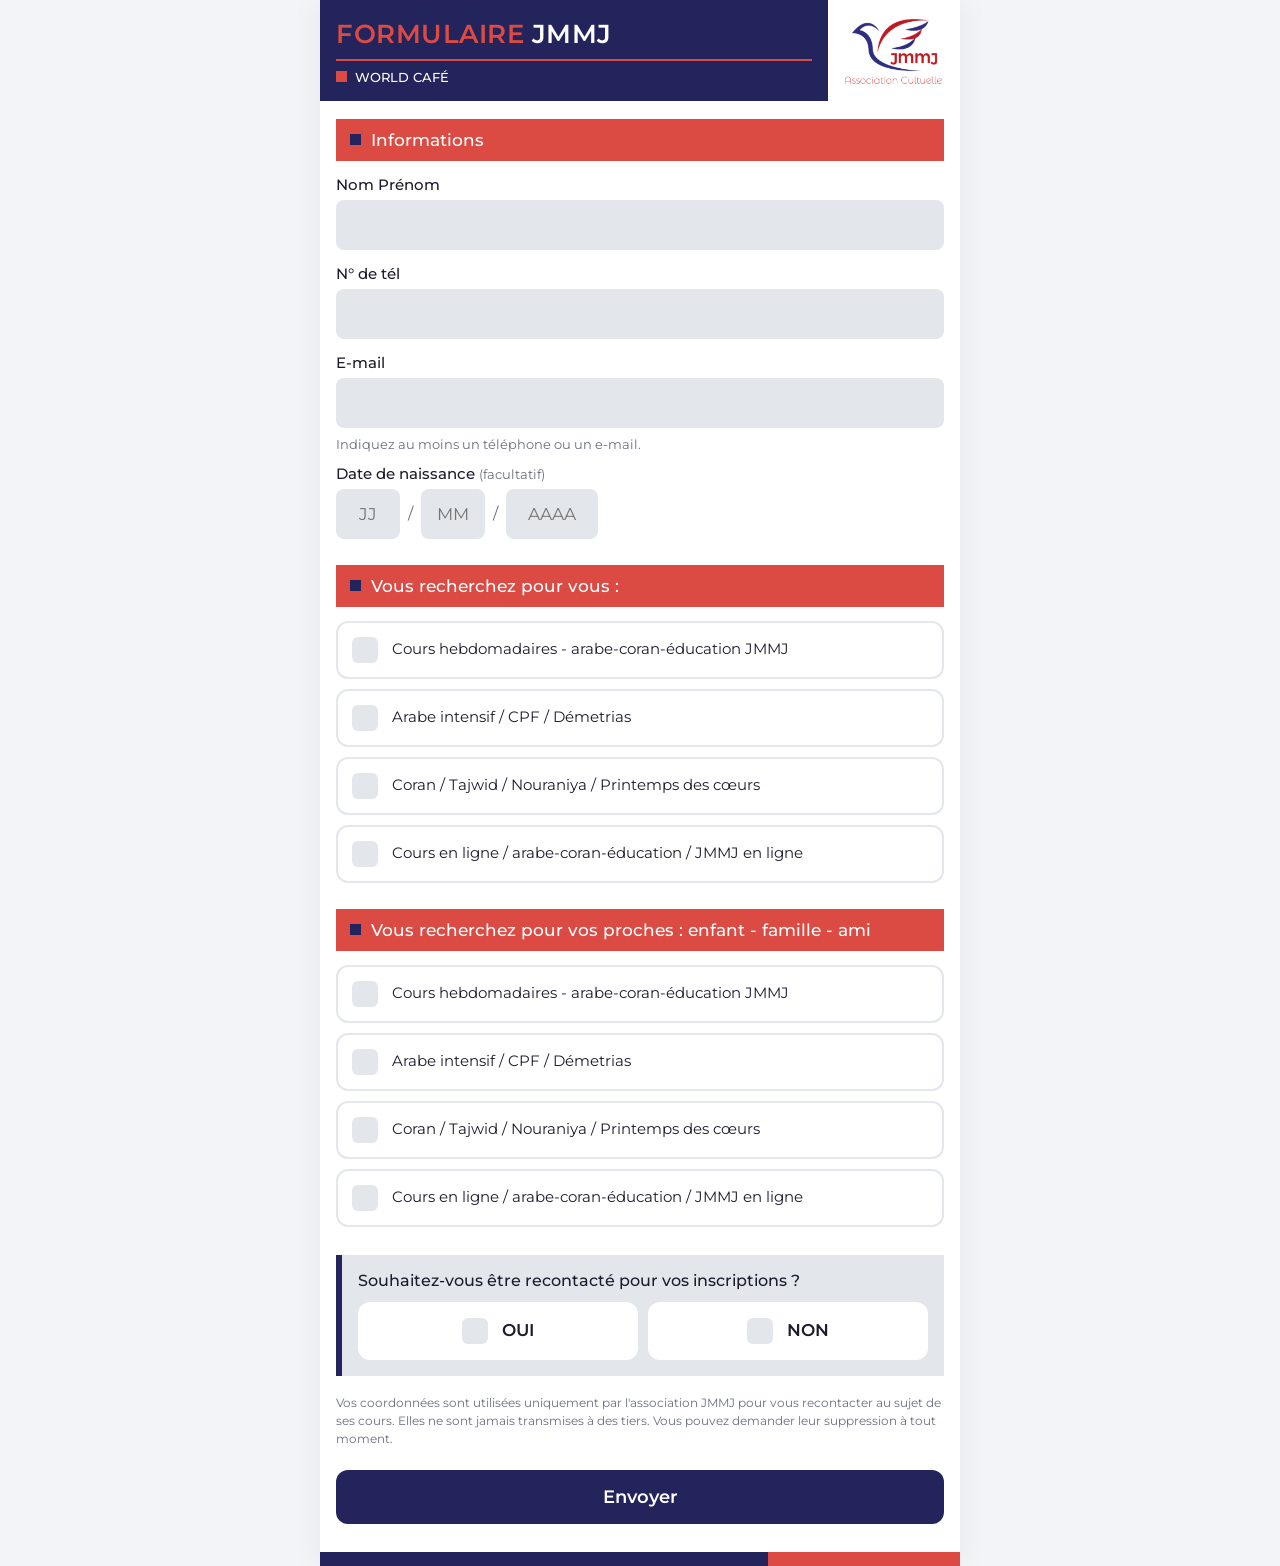
==== index.html @ ebc32734 "Formulaire mobile, interface admin, export CSV et synchro Google Sheets Co-Authored-By: Claude Opus " ====
<!doctype html>
<html lang="fr">
<head>
  <meta charset="utf-8">
  <meta name="viewport" content="width=device-width, initial-scale=1, viewport-fit=cover">
  <meta name="theme-color" content="#24245c">
  <title>Formulaire JMMJ</title>
  <link rel="icon" href="assets/logo.png">
  <link rel="preconnect" href="https://fonts.googleapis.com">
  <link rel="preconnect" href="https://fonts.gstatic.com" crossorigin>
  <link href="https://fonts.googleapis.com/css2?family=Montserrat:wght@400;500;600&display=swap" rel="stylesheet">
  <link rel="stylesheet" href="assets/style.css">
</head>
<body>
<div class="page">
  <header class="header">
    <div class="header-title">
      <h1><span class="red">FORMULAIRE</span> JMMJ</h1>
      <div class="rule"></div>
      <div class="sub"><span class="square"></span>World Café</div>
    </div>
    <div class="header-logo"><img src="assets/logo.png" alt="JMMJ Association Culturelle"></div>
  </header>

  <form id="form" novalidate>
    <div class="section"><span class="square navy"></span>Informations</div>

    <div class="field">
      <label for="nom_prenom">Nom Prénom</label>
      <input type="text" id="nom_prenom" name="nom_prenom" autocomplete="name" autocapitalize="words" maxlength="200" required>
    </div>

    <div class="field">
      <label for="telephone">N° de tél</label>
      <input type="tel" id="telephone" name="telephone" autocomplete="tel" inputmode="tel" maxlength="40">
    </div>

    <div class="field">
      <label for="email">E-mail</label>
      <input type="email" id="email" name="email" autocomplete="email" inputmode="email" autocapitalize="off" maxlength="254">
    </div>
    <p class="hint">Indiquez au moins un téléphone ou un e-mail.</p>

    <div class="field">
      <label>Date de naissance <span class="opt">(facultatif)</span></label>
      <div class="dob">
        <input type="text" class="dd" id="dob_d" inputmode="numeric" maxlength="2" placeholder="JJ" aria-label="Jour">
        <span>/</span>
        <input type="text" class="mm" id="dob_m" inputmode="numeric" maxlength="2" placeholder="MM" aria-label="Mois">
        <span>/</span>
        <input type="text" class="yyyy" id="dob_y" inputmode="numeric" maxlength="4" placeholder="AAAA" aria-label="Année">
      </div>
    </div>

    <div class="section"><span class="square navy"></span>Vous recherchez pour vous :</div>
    <div class="choices" data-group="pour_vous"></div>

    <div class="section"><span class="square navy"></span>Vous recherchez pour vos proches : enfant - famille - ami</div>
    <div class="choices" data-group="pour_proches"></div>

    <div class="recontact">
      <p>Souhaitez-vous être recontacté pour vos inscriptions ?</p>
      <div class="yesno" id="yesno">
        <label class="choice"><input type="radio" name="recontact" value="true"><span class="box"></span>OUI</label>
        <label class="choice"><input type="radio" name="recontact" value="false"><span class="box"></span>NON</label>
      </div>
    </div>

    <p class="consent">Vos coordonnées sont utilisées uniquement par l'association JMMJ pour vous recontacter au sujet de ses cours. Elles ne sont jamais transmises à des tiers. Vous pouvez demander leur suppression à tout moment.</p>

    <div class="error-box" id="error"></div>
    <button class="btn" type="submit" id="submit">Envoyer</button>
  </form>

  <div class="thanks" id="thanks">
    <div class="check">
      <svg width="40" height="40" viewBox="0 0 24 24" fill="none" stroke="#fff" stroke-width="3" stroke-linecap="round" stroke-linejoin="round"><path d="M5 12.5l4.5 4.5L19 7.5"/></svg>
    </div>
    <h2>Merci !</h2>
    <p>Vos informations ont bien été enregistrées.<br>L'équipe JMMJ reviendra vers vous très vite.</p>
    <button class="btn secondary" type="button" id="again">Remplir un autre formulaire</button>
  </div>

  <div class="footer-band"></div>
</div>

<script src="config.js"></script>
<script>
const CHOICES = [
  ["cours_hebdo", "Cours hebdomadaires - arabe-coran-éducation JMMJ"],
  ["arabe_intensif", "Arabe intensif / CPF / Démetrias"],
  ["coran_tajwid", "Coran / Tajwid / Nouraniya / Printemps des cœurs"],
  ["cours_en_ligne", "Cours en ligne / arabe-coran-éducation / JMMJ en ligne"],
];
const CHECK_SVG = '<svg viewBox="0 0 24 24" fill="none" stroke="#fff" stroke-width="3.5" stroke-linecap="round" stroke-linejoin="round"><path d="M5 12.5l4.5 4.5L19 7.5"/></svg>';

document.querySelectorAll(".choices").forEach((el) => {
  const group = el.dataset.group;
  el.innerHTML = CHOICES.map(([value, label]) =>
    `<label class="choice"><input type="checkbox" name="${group}" value="${value}"><span class="box">${CHECK_SVG}</span>${label}</label>`
  ).join("");
});
document.querySelectorAll("#yesno .box").forEach((b) => (b.innerHTML = CHECK_SVG));

// Date de naissance : passage automatique au champ suivant
const dob = ["dob_d", "dob_m", "dob_y"].map((id) => document.getElementById(id));
dob.forEach((input, i) => {
  input.addEventListener("input", () => {
    input.value = input.value.replace(/\D/g, "");
    if (input.value.length === input.maxLength && dob[i + 1]) dob[i + 1].focus();
  });
});

const form = document.getElementById("form");
const errorBox = document.getElementById("error");
const submitBtn = document.getElementById("submit");
const $ = (id) => document.getElementById(id);

function showError(msg, field) {
  errorBox.textContent = msg;
  errorBox.classList.add("show");
  if (field) { field.classList.add("invalid"); field.focus(); }
  else errorBox.scrollIntoView({ behavior: "smooth", block: "center" });
}

form.addEventListener("input", (e) => {
  e.target.classList?.remove("invalid");
  if (e.target.name === "recontact") $("yesno").classList.remove("invalid");
  errorBox.classList.remove("show");
});

function readDob() {
  const [d, m, y] = dob.map((i) => i.value.trim());
  if (!d && !m && !y) return { value: null };
  const day = +d, month = +m, year = +y;
  const date = new Date(Date.UTC(year, month - 1, day));
  const valid = y.length === 4 && year >= 1900 && date <= new Date() &&
    date.getUTCDate() === day && date.getUTCMonth() === month - 1;
  if (!valid) return { error: true };
  return { value: `${y}-${m.padStart(2, "0")}-${d.padStart(2, "0")}` };
}

form.addEventListener("submit", async (e) => {
  e.preventDefault();
  form.querySelectorAll(".invalid").forEach((el) => el.classList.remove("invalid"));
  errorBox.classList.remove("show");

  const nom = $("nom_prenom").value.trim();
  const tel = $("telephone").value.trim();
  const email = $("email").value.trim();
  if (nom.length < 2) return showError("Merci d'indiquer votre nom et prénom.", $("nom_prenom"));
  if (!tel && !email) return showError("Merci d'indiquer un téléphone ou un e-mail.", $("telephone"));
  if (tel && tel.replace(/\D/g, "").length < 8) return showError("Le numéro de téléphone semble incomplet.", $("telephone"));
  if (email && !/^[^@\s]+@[^@\s]+\.[^@\s]+$/.test(email)) return showError("L'adresse e-mail semble incorrecte.", $("email"));
  const birth = readDob();
  if (birth.error) return showError("La date de naissance est incorrecte (JJ / MM / AAAA).", dob[0]);
  const recontact = form.querySelector('input[name="recontact"]:checked');
  if (!recontact) {
    $("yesno").classList.add("invalid");
    return showError("Merci de répondre OUI ou NON : souhaitez-vous être recontacté ?");
  }

  const checked = (name) => [...form.querySelectorAll(`input[name="${name}"]:checked`)].map((i) => i.value);
  const payload = {
    nom_prenom: nom,
    telephone: tel,
    email: email,
    date_naissance: birth.value,
    pour_vous: checked("pour_vous"),
    pour_proches: checked("pour_proches"),
    recontact: recontact.value === "true",
  };

  submitBtn.disabled = true;
  submitBtn.textContent = "Envoi en cours…";
  try {
    const { supabaseUrl, supabaseKey } = window.JMMJ_CONFIG;
    const res = await fetch(`${supabaseUrl}/rest/v1/rpc/jmmj_submit`, {
      method: "POST",
      headers: { "Content-Type": "application/json", apikey: supabaseKey },
      body: JSON.stringify({ payload }),
    });
    if (!res.ok) throw new Error(await res.text());
    form.style.display = "none";
    $("thanks").classList.add("show");
    window.scrollTo({ top: 0, behavior: "smooth" });
  } catch (err) {
    console.error(err);
    showError("L'envoi n'a pas fonctionné. Vérifiez votre connexion internet et réessayez.");
  } finally {
    submitBtn.disabled = false;
    submitBtn.textContent = "Envoyer";
  }
});

$("again").addEventListener("click", () => {
  form.reset();
  $("thanks").classList.remove("show");
  form.style.display = "";
  window.scrollTo({ top: 0 });
});
</script>
</body>
</html>
---- assets/style.css ----
:root {
  --navy: #24245c;
  --red: #dc4b43;
  --grey: #e3e6ea;
  --bg: #f3f4f7;
  --text: #1c1c2e;
  --muted: #6b6f80;
  --ok: #1f8a4c;
  --radius: 12px;
}

* { box-sizing: border-box; }

html, body {
  margin: 0;
  background: var(--bg);
  color: var(--text);
  font-family: "Montserrat", system-ui, -apple-system, "Segoe UI", Roboto, sans-serif;
  -webkit-text-size-adjust: 100%;
}

.page {
  max-width: 640px;
  margin: 0 auto;
  background: #fff;
  min-height: 100vh;
  box-shadow: 0 0 30px rgba(0, 0, 0, 0.06);
}

/* En-tête */
.header {
  display: flex;
  align-items: stretch;
  background: var(--navy);
}
.header-title {
  flex: 1;
  padding: 20px 16px 16px;
  color: #fff;
}
.header-title h1 {
  margin: 0;
  font-size: 26px;
  font-weight: 600;
  letter-spacing: 0.5px;
  line-height: 1.1;
}
.header-title h1 .red { color: var(--red); }
.header-title .rule {
  height: 2px;
  background: var(--red);
  margin: 10px 0 8px;
}
.header-title .sub {
  display: flex;
  align-items: center;
  gap: 8px;
  font-size: 13px;
  font-weight: 500;
  text-transform: uppercase;
}
.square { width: 11px; height: 11px; background: var(--red); flex: none; }
.square.navy { background: var(--navy); }
.header-logo {
  background: #fff;
  width: 132px;
  display: flex;
  align-items: center;
  justify-content: center;
  padding: 8px;
}
.header-logo img { width: 100%; height: auto; display: block; }

/* Formulaire */
form { padding: 18px 16px 28px; }

.section {
  display: flex;
  align-items: center;
  gap: 10px;
  background: var(--red);
  color: #fff;
  font-size: 17px;
  font-weight: 500;
  padding: 11px 14px;
  margin: 26px 0 14px;
}
.section:first-child { margin-top: 0; }

.field { margin-bottom: 14px; }
.field label {
  display: block;
  font-size: 15px;
  font-weight: 500;
  margin-bottom: 6px;
}
.field label .opt { color: var(--muted); font-weight: 400; font-size: 13px; }

input[type="text"],
input[type="tel"],
input[type="email"],
input[type="password"],
input[type="search"] {
  width: 100%;
  font: inherit;
  font-size: 17px; /* >= 16px : évite le zoom auto sur iPhone */
  padding: 13px 14px;
  border: 2px solid transparent;
  border-radius: 8px;
  background: var(--grey);
  color: var(--text);
  outline: none;
  transition: border-color 0.15s, background 0.15s;
}
input:focus { border-color: var(--navy); background: #fff; }
input.invalid { border-color: var(--red); background: #fff5f4; }

.dob { display: flex; gap: 8px; align-items: center; }
.dob input { text-align: center; }
.dob .dd, .dob .mm { width: 64px; flex: none; }
.dob .yyyy { width: 92px; flex: none; }
.dob span { color: var(--muted); }

.hint { font-size: 13px; color: var(--muted); margin: -6px 0 12px; }

/* Cases à cocher en grosses cartes tactiles */
.choices { display: grid; gap: 10px; }
.choice {
  display: flex;
  align-items: center;
  gap: 14px;
  padding: 14px;
  border: 2px solid var(--grey);
  border-radius: var(--radius);
  font-size: 15px;
  line-height: 1.35;
  cursor: pointer;
  user-select: none;
  -webkit-tap-highlight-color: transparent;
  transition: border-color 0.15s, background 0.15s;
}
.choice input { position: absolute; opacity: 0; pointer-events: none; }
.choice .box {
  width: 26px;
  height: 26px;
  flex: none;
  border-radius: 6px;
  background: var(--grey);
  display: flex;
  align-items: center;
  justify-content: center;
  transition: background 0.15s;
}
.choice .box svg { width: 16px; height: 16px; opacity: 0; }
.choice:has(input:checked) { border-color: var(--navy); background: #f2f2fa; }
.choice:has(input:checked) .box { background: var(--navy); }
.choice:has(input:checked) .box svg { opacity: 1; }
.choice:has(input:focus-visible) { outline: 3px solid rgba(36, 36, 92, 0.3); }

/* Oui / Non */
.recontact {
  margin-top: 28px;
  background: var(--grey);
  border-left: 6px solid var(--navy);
  padding: 16px;
}
.recontact p { margin: 0 0 12px; font-size: 16px; font-weight: 500; }
.yesno { display: grid; grid-template-columns: 1fr 1fr; gap: 10px; }
.yesno .choice { background: #fff; border-color: #fff; justify-content: center; font-size: 17px; font-weight: 600; }
.yesno.invalid .choice { border-color: var(--red); }

.consent { font-size: 12px; color: var(--muted); line-height: 1.5; margin: 18px 0 0; }

.btn {
  display: block;
  width: 100%;
  margin-top: 22px;
  padding: 16px;
  font: inherit;
  font-size: 18px;
  font-weight: 600;
  color: #fff;
  background: var(--navy);
  border: 0;
  border-radius: var(--radius);
  cursor: pointer;
}
.btn:active { transform: translateY(1px); }
.btn[disabled] { opacity: 0.6; cursor: wait; }
.btn.secondary { background: #fff; color: var(--navy); border: 2px solid var(--navy); }
.btn.red { background: var(--red); }

.error-box {
  display: none;
  margin-top: 14px;
  padding: 12px 14px;
  border-radius: 8px;
  background: #fff1f0;
  color: #a3271f;
  font-size: 14px;
}
.error-box.show { display: block; }

/* Confirmation */
.thanks { display: none; padding: 48px 20px 60px; text-align: center; }
.thanks.show { display: block; }
.thanks .check {
  width: 76px;
  height: 76px;
  margin: 0 auto 18px;
  border-radius: 50%;
  background: var(--ok);
  display: flex;
  align-items: center;
  justify-content: center;
}
.thanks h2 { margin: 0 0 10px; color: var(--navy); }
.thanks p { color: var(--muted); line-height: 1.5; }

.footer-band { height: 14px; background: var(--navy); display: flex; justify-content: flex-end; }
.footer-band::after { content: ""; width: 30%; background: var(--red); }
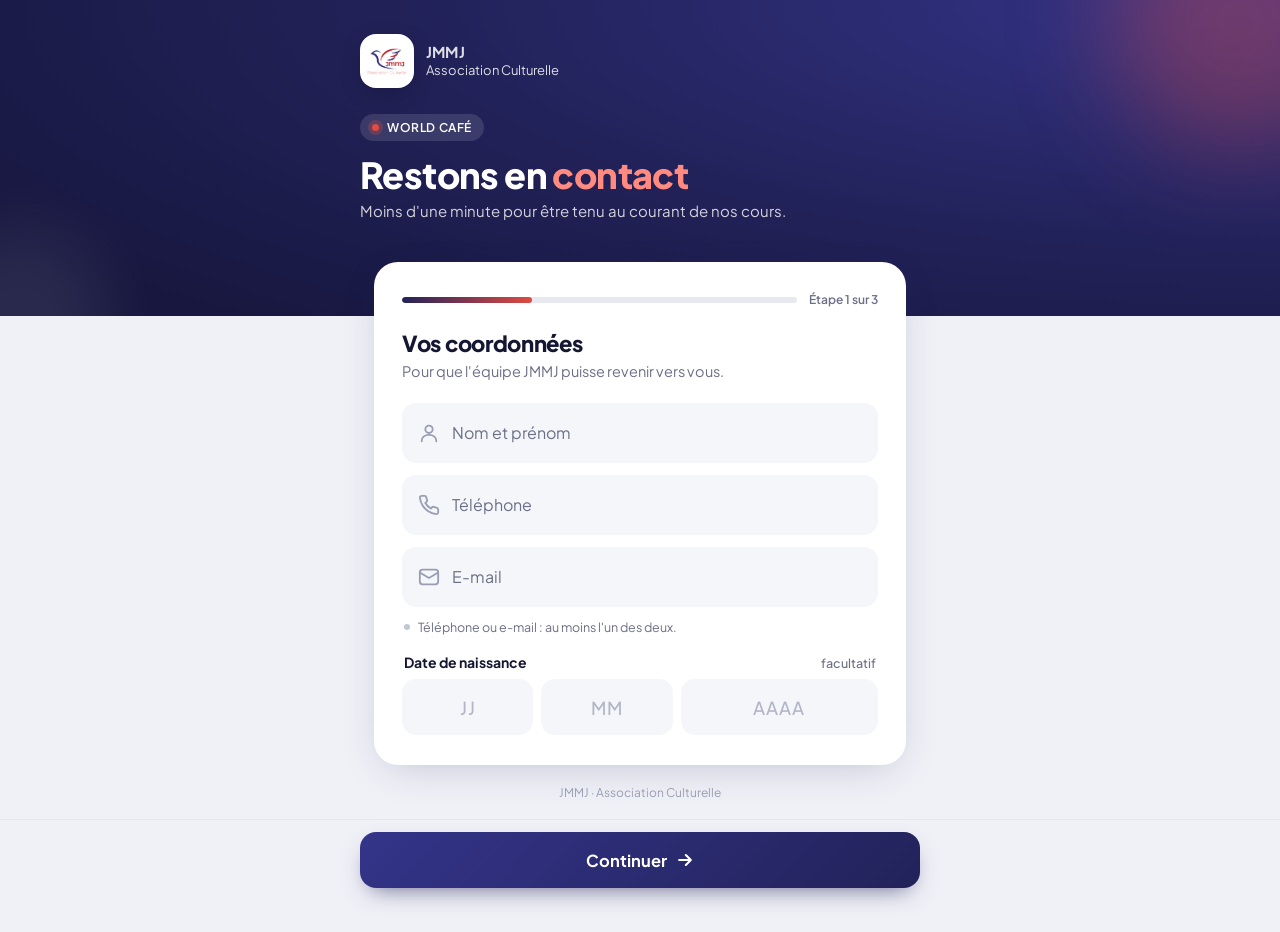
==== commit 57a0ad2a: "Nouveau design : parcours en 3 étapes, cartes tactiles, admin modernisé Co-Authored-By: Claude Opus " ====
--- a/index.html
+++ b/index.html
@@ -3,176 +3,266 @@
 <head>
   <meta charset="utf-8">
   <meta name="viewport" content="width=device-width, initial-scale=1, viewport-fit=cover">
-  <meta name="theme-color" content="#24245c">
+  <meta name="theme-color" content="#22225a">
   <title>Formulaire JMMJ</title>
+  <meta name="description" content="Restons en contact : laissez vos coordonnées à l'association JMMJ.">
   <link rel="icon" href="assets/logo.png">
   <link rel="preconnect" href="https://fonts.googleapis.com">
   <link rel="preconnect" href="https://fonts.gstatic.com" crossorigin>
-  <link href="https://fonts.googleapis.com/css2?family=Montserrat:wght@400;500;600&display=swap" rel="stylesheet">
-  <link rel="stylesheet" href="assets/style.css">
+  <link href="https://fonts.googleapis.com/css2?family=Plus+Jakarta+Sans:wght@400;500;600;700;800&display=swap" rel="stylesheet">
+  <link rel="stylesheet" href="assets/app.css">
 </head>
 <body>
-<div class="page">
-  <header class="header">
-    <div class="header-title">
-      <h1><span class="red">FORMULAIRE</span> JMMJ</h1>
-      <div class="rule"></div>
-      <div class="sub"><span class="square"></span>World Café</div>
-    </div>
-    <div class="header-logo"><img src="assets/logo.png" alt="JMMJ Association Culturelle"></div>
-  </header>
-
-  <form id="form" novalidate>
-    <div class="section"><span class="square navy"></span>Informations</div>
-
-    <div class="field">
-      <label for="nom_prenom">Nom Prénom</label>
-      <input type="text" id="nom_prenom" name="nom_prenom" autocomplete="name" autocapitalize="words" maxlength="200" required>
-    </div>
-
-    <div class="field">
-      <label for="telephone">N° de tél</label>
-      <input type="tel" id="telephone" name="telephone" autocomplete="tel" inputmode="tel" maxlength="40">
-    </div>
-
-    <div class="field">
-      <label for="email">E-mail</label>
-      <input type="email" id="email" name="email" autocomplete="email" inputmode="email" autocapitalize="off" maxlength="254">
-    </div>
-    <p class="hint">Indiquez au moins un téléphone ou un e-mail.</p>
-
-    <div class="field">
-      <label>Date de naissance <span class="opt">(facultatif)</span></label>
-      <div class="dob">
-        <input type="text" class="dd" id="dob_d" inputmode="numeric" maxlength="2" placeholder="JJ" aria-label="Jour">
-        <span>/</span>
-        <input type="text" class="mm" id="dob_m" inputmode="numeric" maxlength="2" placeholder="MM" aria-label="Mois">
-        <span>/</span>
-        <input type="text" class="yyyy" id="dob_y" inputmode="numeric" maxlength="4" placeholder="AAAA" aria-label="Année">
-      </div>
-    </div>
-
-    <div class="section"><span class="square navy"></span>Vous recherchez pour vous :</div>
-    <div class="choices" data-group="pour_vous"></div>
-
-    <div class="section"><span class="square navy"></span>Vous recherchez pour vos proches : enfant - famille - ami</div>
-    <div class="choices" data-group="pour_proches"></div>
-
-    <div class="recontact">
-      <p>Souhaitez-vous être recontacté pour vos inscriptions ?</p>
-      <div class="yesno" id="yesno">
-        <label class="choice"><input type="radio" name="recontact" value="true"><span class="box"></span>OUI</label>
-        <label class="choice"><input type="radio" name="recontact" value="false"><span class="box"></span>NON</label>
-      </div>
-    </div>
-
-    <p class="consent">Vos coordonnées sont utilisées uniquement par l'association JMMJ pour vous recontacter au sujet de ses cours. Elles ne sont jamais transmises à des tiers. Vous pouvez demander leur suppression à tout moment.</p>
-
-    <div class="error-box" id="error"></div>
-    <button class="btn" type="submit" id="submit">Envoyer</button>
-  </form>
-
-  <div class="thanks" id="thanks">
-    <div class="check">
-      <svg width="40" height="40" viewBox="0 0 24 24" fill="none" stroke="#fff" stroke-width="3" stroke-linecap="round" stroke-linejoin="round"><path d="M5 12.5l4.5 4.5L19 7.5"/></svg>
-    </div>
-    <h2>Merci !</h2>
-    <p>Vos informations ont bien été enregistrées.<br>L'équipe JMMJ reviendra vers vous très vite.</p>
-    <button class="btn secondary" type="button" id="again">Remplir un autre formulaire</button>
+
+<header class="hero">
+  <div class="hero-inner">
+    <div class="brand">
+      <div class="brand-logo"><img src="assets/logo.png" alt=""></div>
+      <div class="brand-text"><b>JMMJ</b>Association Culturelle</div>
+    </div>
+    <div class="eyebrow"><i></i>World Café</div>
+    <h1>Restons en <em>contact</em></h1>
+    <p>Moins d'une minute pour être tenu au courant de nos cours.</p>
   </div>
-
-  <div class="footer-band"></div>
-</div>
+</header>
+
+<main class="shell">
+  <div class="card">
+    <div class="progress" id="progress">
+      <div class="progress-bar"><span id="bar"></span></div>
+      <small id="step-label">Étape 1 sur 3</small>
+    </div>
+
+    <!-- Étape 1 : coordonnées -->
+    <section class="step active" data-step="1">
+      <h2>Vos coordonnées</h2>
+      <p class="lead">Pour que l'équipe JMMJ puisse revenir vers vous.</p>
+
+      <div class="field" id="f-nom">
+        <input id="nom_prenom" type="text" placeholder=" " autocomplete="name" autocapitalize="words" maxlength="200" enterkeyhint="next">
+        <label for="nom_prenom">Nom et prénom</label>
+        <svg viewBox="0 0 24 24" fill="none" stroke="currentColor" stroke-width="2" stroke-linecap="round"><circle cx="12" cy="8" r="4"/><path d="M4 21c0-4.4 3.6-7 8-7s8 2.6 8 7"/></svg>
+      </div>
+      <div class="field" id="f-tel">
+        <input id="telephone" type="tel" placeholder=" " autocomplete="tel" inputmode="tel" maxlength="40" enterkeyhint="next">
+        <label for="telephone">Téléphone</label>
+        <svg viewBox="0 0 24 24" fill="none" stroke="currentColor" stroke-width="2" stroke-linecap="round" stroke-linejoin="round"><path d="M22 16.9v3a2 2 0 0 1-2.2 2 19.8 19.8 0 0 1-8.6-3.1 19.5 19.5 0 0 1-6-6A19.8 19.8 0 0 1 2.1 4.2 2 2 0 0 1 4.1 2h3a2 2 0 0 1 2 1.7c.1.9.4 1.8.7 2.7a2 2 0 0 1-.5 2.1L8 9.8a16 16 0 0 0 6 6l1.3-1.3a2 2 0 0 1 2.1-.4c.9.3 1.8.6 2.7.7a2 2 0 0 1 1.7 2z"/></svg>
+      </div>
+      <div class="field" id="f-email">
+        <input id="email" type="email" placeholder=" " autocomplete="email" inputmode="email" autocapitalize="off" maxlength="254" enterkeyhint="next">
+        <label for="email">E-mail</label>
+        <svg viewBox="0 0 24 24" fill="none" stroke="currentColor" stroke-width="2" stroke-linecap="round" stroke-linejoin="round"><rect x="2" y="4" width="20" height="16" rx="3"/><path d="m22 7-10 6L2 7"/></svg>
+      </div>
+      <p class="note">Téléphone ou e-mail : au moins l'un des deux.</p>
+
+      <div class="sub-label">Date de naissance <span>facultatif</span></div>
+      <div class="dob" id="dob">
+        <input id="dob_d" inputmode="numeric" maxlength="2" placeholder="JJ" aria-label="Jour">
+        <input id="dob_m" inputmode="numeric" maxlength="2" placeholder="MM" aria-label="Mois">
+        <input id="dob_y" inputmode="numeric" maxlength="4" placeholder="AAAA" aria-label="Année">
+      </div>
+    </section>
+
+    <!-- Étape 2 : intérêts -->
+    <section class="step" data-step="2">
+      <h2>Qu'est-ce qui vous intéresse ?</h2>
+      <p class="lead">Pour vous, ou pour un proche (enfant, famille, ami). Plusieurs choix possibles.</p>
+      <div class="offers" id="offers"></div>
+    </section>
+
+    <!-- Étape 3 : recontact -->
+    <section class="step" data-step="3">
+      <h2>On vous recontacte ?</h2>
+      <p class="lead">Souhaitez-vous être recontacté pour vos inscriptions ?</p>
+      <div class="yesno" id="yesno" role="radiogroup">
+        <button type="button" class="yn" role="radio" aria-checked="false" data-value="true">
+          <span class="emoji">📞</span><span><b>Oui, avec plaisir</b><small>L'équipe vous appelle ou vous écrit</small></span><span class="radio"></span>
+        </button>
+        <button type="button" class="yn" role="radio" aria-checked="false" data-value="false">
+          <span class="emoji">🙂</span><span><b>Non, pas pour l'instant</b><small>Je garde simplement le contact</small></span><span class="radio"></span>
+        </button>
+      </div>
+      <div class="recap" id="recap"></div>
+      <p class="consent">Vos informations sont utilisées uniquement par l'association JMMJ pour vous recontacter au sujet de ses activités. Elles ne sont jamais transmises à des tiers et vous pouvez demander leur suppression à tout moment.</p>
+    </section>
+
+    <!-- Merci -->
+    <section class="step" data-step="done">
+      <div class="done">
+        <div class="done-badge"><svg viewBox="0 0 24 24" fill="none" stroke="#fff" stroke-width="3" stroke-linecap="round" stroke-linejoin="round"><path d="M5 12.5l4.5 4.5L19 7.5"/></svg></div>
+        <h2>Merci <span id="done-name"></span> !</h2>
+        <p>Vos informations sont bien enregistrées. À très bientôt avec l'équipe JMMJ.</p>
+        <button type="button" class="btn" id="again">Nouvelle inscription</button>
+      </div>
+    </section>
+
+    <div class="error" id="error" role="alert"></div>
+  </div>
+  <p class="foot">JMMJ · Association Culturelle</p>
+</main>
+
+<nav class="actions" id="actions">
+  <div class="actions-inner">
+    <button type="button" class="btn ghost" id="back" aria-label="Retour" hidden>
+      <svg viewBox="0 0 24 24" fill="none" stroke="currentColor" stroke-width="2.5" stroke-linecap="round" stroke-linejoin="round"><path d="M15 18l-6-6 6-6"/></svg>
+    </button>
+    <button type="button" class="btn" id="next">Continuer
+      <svg viewBox="0 0 24 24" fill="none" stroke="currentColor" stroke-width="2.5" stroke-linecap="round" stroke-linejoin="round"><path d="M5 12h14M13 6l6 6-6 6"/></svg>
+    </button>
+  </div>
+</nav>
 
 <script src="config.js"></script>
 <script>
-const CHOICES = [
-  ["cours_hebdo", "Cours hebdomadaires - arabe-coran-éducation JMMJ"],
-  ["arabe_intensif", "Arabe intensif / CPF / Démetrias"],
-  ["coran_tajwid", "Coran / Tajwid / Nouraniya / Printemps des cœurs"],
-  ["cours_en_ligne", "Cours en ligne / arabe-coran-éducation / JMMJ en ligne"],
+const ICONS = {
+  calendar: '<path d="M8 2v4M16 2v4"/><rect x="3" y="4" width="18" height="18" rx="3"/><path d="M3 10h18"/>',
+  bolt: '<path d="M13 2 3 14h9l-1 8 10-12h-9z"/>',
+  book: '<path d="M4 19.5A2.5 2.5 0 0 1 6.5 17H20V3H6.5A2.5 2.5 0 0 0 4 5.5z"/><path d="M4 19.5A2.5 2.5 0 0 0 6.5 22H20v-5"/>',
+  screen: '<rect x="2" y="3" width="20" height="14" rx="2.5"/><path d="M8 21h8M12 17v4"/>',
+};
+const OFFERS = [
+  { id: "cours_hebdo", icon: "calendar", title: "Cours hebdomadaires", sub: "Arabe · Coran · Éducation JMMJ" },
+  { id: "arabe_intensif", icon: "bolt", title: "Arabe intensif", sub: "Éligible CPF · Démetrias" },
+  { id: "coran_tajwid", icon: "book", title: "Coran & Tajwid", sub: "Nouraniya · Printemps des cœurs" },
+  { id: "cours_en_ligne", icon: "screen", title: "Cours en ligne", sub: "Arabe · Coran · Éducation · JMMJ en ligne" },
 ];
-const CHECK_SVG = '<svg viewBox="0 0 24 24" fill="none" stroke="#fff" stroke-width="3.5" stroke-linecap="round" stroke-linejoin="round"><path d="M5 12.5l4.5 4.5L19 7.5"/></svg>';
-
-document.querySelectorAll(".choices").forEach((el) => {
-  const group = el.dataset.group;
-  el.innerHTML = CHOICES.map(([value, label]) =>
-    `<label class="choice"><input type="checkbox" name="${group}" value="${value}"><span class="box">${CHECK_SVG}</span>${label}</label>`
-  ).join("");
-});
-document.querySelectorAll("#yesno .box").forEach((b) => (b.innerHTML = CHECK_SVG));
+const svg = (inner) => `<svg viewBox="0 0 24 24" fill="none" stroke="currentColor" stroke-width="2" stroke-linecap="round" stroke-linejoin="round">${inner}</svg>`;
+const PLUS = '<svg class="plus" viewBox="0 0 24 24" fill="none" stroke="currentColor" stroke-width="2.5" stroke-linecap="round"><path d="M12 5v14M5 12h14"/></svg>';
+const TICK = '<svg class="tick" viewBox="0 0 24 24" fill="none" stroke="currentColor" stroke-width="3" stroke-linecap="round" stroke-linejoin="round"><path d="M5 12.5l4.5 4.5L19 7.5"/></svg>';
+
+const $ = (id) => document.getElementById(id);
+const state = { step: 1, pour_vous: new Set(), pour_proches: new Set(), recontact: null };
+
+$("offers").innerHTML = OFFERS.map((o) => `
+  <div class="offer" data-offer="${o.id}">
+    <div class="offer-head">
+      <div class="offer-icon">${svg(ICONS[o.icon])}</div>
+      <div><h3>${o.title}</h3><p>${o.sub}</p></div>
+    </div>
+    <div class="toggles">
+      <button type="button" class="toggle" aria-pressed="false" data-group="pour_vous" data-id="${o.id}">${PLUS}${TICK}Pour moi</button>
+      <button type="button" class="toggle" aria-pressed="false" data-group="pour_proches" data-id="${o.id}">${PLUS}${TICK}Pour un proche</button>
+    </div>
+  </div>`).join("");
+
+$("offers").addEventListener("click", (e) => {
+  const t = e.target.closest(".toggle");
+  if (!t) return;
+  const set = state[t.dataset.group];
+  set.has(t.dataset.id) ? set.delete(t.dataset.id) : set.add(t.dataset.id);
+  t.setAttribute("aria-pressed", set.has(t.dataset.id));
+  const card = t.closest(".offer");
+  card.classList.toggle("on", !!card.querySelector('[aria-pressed="true"]'));
+  navigator.vibrate?.(8);
+});
+
+$("yesno").addEventListener("click", (e) => {
+  const b = e.target.closest(".yn");
+  if (!b) return;
+  state.recontact = b.dataset.value === "true";
+  document.querySelectorAll(".yn").forEach((x) => x.setAttribute("aria-checked", x === b));
+  $("yesno").classList.remove("invalid");
+  hideError();
+});
 
 // Date de naissance : passage automatique au champ suivant
-const dob = ["dob_d", "dob_m", "dob_y"].map((id) => document.getElementById(id));
-dob.forEach((input, i) => {
-  input.addEventListener("input", () => {
-    input.value = input.value.replace(/\D/g, "");
-    if (input.value.length === input.maxLength && dob[i + 1]) dob[i + 1].focus();
-  });
-});
-
-const form = document.getElementById("form");
-const errorBox = document.getElementById("error");
-const submitBtn = document.getElementById("submit");
-const $ = (id) => document.getElementById(id);
-
-function showError(msg, field) {
-  errorBox.textContent = msg;
-  errorBox.classList.add("show");
-  if (field) { field.classList.add("invalid"); field.focus(); }
-  else errorBox.scrollIntoView({ behavior: "smooth", block: "center" });
-}
-
-form.addEventListener("input", (e) => {
-  e.target.classList?.remove("invalid");
-  if (e.target.name === "recontact") $("yesno").classList.remove("invalid");
-  errorBox.classList.remove("show");
-});
+const dob = ["dob_d", "dob_m", "dob_y"].map($);
+dob.forEach((input, i) => input.addEventListener("input", () => {
+  input.value = input.value.replace(/\D/g, "");
+  if (input.value.length === input.maxLength && dob[i + 1]) dob[i + 1].focus();
+}));
+// Touche « suivant » du clavier mobile
+["nom_prenom", "telephone", "email"].forEach((id, i, arr) => $(id).addEventListener("keydown", (e) => {
+  if (e.key === "Enter") { e.preventDefault(); (arr[i + 1] ? $(arr[i + 1]) : dob[0]).focus(); }
+}));
+document.addEventListener("input", (e) => { e.target.closest(".field, .dob")?.classList.remove("invalid"); hideError(); });
+
+function showError(msg, el) {
+  const box = $("error");
+  box.textContent = msg;
+  box.classList.remove("show"); void box.offsetWidth; box.classList.add("show");
+  if (el) { el.classList.add("invalid"); el.querySelector("input")?.focus(); }
+}
+function hideError() { $("error").classList.remove("show"); }
 
 function readDob() {
   const [d, m, y] = dob.map((i) => i.value.trim());
   if (!d && !m && !y) return { value: null };
   const day = +d, month = +m, year = +y;
   const date = new Date(Date.UTC(year, month - 1, day));
-  const valid = y.length === 4 && year >= 1900 && date <= new Date() &&
-    date.getUTCDate() === day && date.getUTCMonth() === month - 1;
-  if (!valid) return { error: true };
-  return { value: `${y}-${m.padStart(2, "0")}-${d.padStart(2, "0")}` };
-}
-
-form.addEventListener("submit", async (e) => {
-  e.preventDefault();
-  form.querySelectorAll(".invalid").forEach((el) => el.classList.remove("invalid"));
-  errorBox.classList.remove("show");
-
-  const nom = $("nom_prenom").value.trim();
-  const tel = $("telephone").value.trim();
-  const email = $("email").value.trim();
-  if (nom.length < 2) return showError("Merci d'indiquer votre nom et prénom.", $("nom_prenom"));
-  if (!tel && !email) return showError("Merci d'indiquer un téléphone ou un e-mail.", $("telephone"));
-  if (tel && tel.replace(/\D/g, "").length < 8) return showError("Le numéro de téléphone semble incomplet.", $("telephone"));
-  if (email && !/^[^@\s]+@[^@\s]+\.[^@\s]+$/.test(email)) return showError("L'adresse e-mail semble incorrecte.", $("email"));
-  const birth = readDob();
-  if (birth.error) return showError("La date de naissance est incorrecte (JJ / MM / AAAA).", dob[0]);
-  const recontact = form.querySelector('input[name="recontact"]:checked');
-  if (!recontact) {
+  const ok = y.length === 4 && year >= 1900 && date <= new Date() && date.getUTCDate() === day && date.getUTCMonth() === month - 1;
+  return ok ? { value: `${y}-${m.padStart(2, "0")}-${d.padStart(2, "0")}` } : { error: true };
+}
+
+function validateStep1() {
+  const nom = $("nom_prenom").value.trim(), tel = $("telephone").value.trim(), email = $("email").value.trim();
+  if (nom.length < 2) return showError("Indiquez votre nom et prénom.", $("f-nom")), false;
+  if (!tel && !email) return showError("Indiquez un téléphone ou un e-mail.", $("f-tel")), false;
+  if (tel && tel.replace(/\D/g, "").length < 8) return showError("Le numéro de téléphone semble incomplet.", $("f-tel")), false;
+  if (email && !/^[^@\s]+@[^@\s]+\.[^@\s]+$/.test(email)) return showError("L'adresse e-mail semble incorrecte.", $("f-email")), false;
+  if (readDob().error) return showError("Date de naissance incorrecte (JJ / MM / AAAA).", $("dob")), false;
+  return true;
+}
+
+function renderRecap() {
+  const title = (id) => OFFERS.find((o) => o.id === id).title;
+  const esc = (s) => s.replace(/[&<>"']/g, (c) => `&#${c.charCodeAt(0)};`);
+  const contact = [$("telephone").value.trim(), $("email").value.trim()].filter(Boolean).map(esc).join(" · ");
+  const lines = [];
+  if (state.pour_vous.size) lines.push("Pour moi : " + [...state.pour_vous].map(title).join(", "));
+  if (state.pour_proches.size) lines.push("Pour un proche : " + [...state.pour_proches].map(title).join(", "));
+  $("recap").innerHTML = `<b>Récapitulatif</b>${esc($("nom_prenom").value.trim())}<br>${contact}` +
+    (lines.length ? "<br>" + lines.join("<br>") : "");
+}
+
+function go(step, back = false) {
+  hideError();
+  state.step = step;
+  document.querySelectorAll(".step").forEach((s) => {
+    const on = String(s.dataset.step) === String(step);
+    s.classList.toggle("active", on);
+    s.classList.toggle("back", on && back);
+  });
+  const done = step === "done";
+  $("progress").hidden = done;
+  $("actions").hidden = done;
+  if (!done) {
+    $("bar").style.width = `${(step / 3) * 100}%`;
+    $("step-label").textContent = `Étape ${step} sur 3`;
+    $("back").hidden = step === 1;
+    $("next").classList.toggle("red", step === 3);
+    $("next").firstChild.textContent = step === 3 ? "Envoyer " : "Continuer ";
+  }
+  document.body.classList.toggle("compact", step !== 1);
+  if (step === 3) renderRecap();
+  window.scrollTo({ top: 0, behavior: "smooth" });
+}
+
+$("back").addEventListener("click", () => go(state.step - 1, true));
+$("next").addEventListener("click", () => {
+  if (state.step === 1) return validateStep1() && go(2);
+  if (state.step === 2) return go(3);
+  if (state.step === 3) return submit();
+});
+
+async function submit() {
+  if (state.recontact === null) {
     $("yesno").classList.add("invalid");
-    return showError("Merci de répondre OUI ou NON : souhaitez-vous être recontacté ?");
+    return showError("Choisissez une réponse : oui ou non.");
   }
-
-  const checked = (name) => [...form.querySelectorAll(`input[name="${name}"]:checked`)].map((i) => i.value);
   const payload = {
-    nom_prenom: nom,
-    telephone: tel,
-    email: email,
-    date_naissance: birth.value,
-    pour_vous: checked("pour_vous"),
-    pour_proches: checked("pour_proches"),
-    recontact: recontact.value === "true",
+    nom_prenom: $("nom_prenom").value.trim(),
+    telephone: $("telephone").value.trim(),
+    email: $("email").value.trim(),
+    date_naissance: readDob().value,
+    pour_vous: [...state.pour_vous],
+    pour_proches: [...state.pour_proches],
+    recontact: state.recontact,
   };
-
-  submitBtn.disabled = true;
-  submitBtn.textContent = "Envoi en cours…";
+  const btn = $("next");
+  const label = btn.innerHTML;
+  btn.disabled = true;
+  btn.innerHTML = '<span class="spinner"></span>Envoi…';
   try {
     const { supabaseUrl, supabaseKey } = window.JMMJ_CONFIG;
     const res = await fetch(`${supabaseUrl}/rest/v1/rpc/jmmj_submit`, {
@@ -181,23 +271,25 @@
       body: JSON.stringify({ payload }),
     });
     if (!res.ok) throw new Error(await res.text());
-    form.style.display = "none";
-    $("thanks").classList.add("show");
-    window.scrollTo({ top: 0, behavior: "smooth" });
+    $("done-name").textContent = payload.nom_prenom.split(/\s+/)[0];
+    go("done");
   } catch (err) {
     console.error(err);
-    showError("L'envoi n'a pas fonctionné. Vérifiez votre connexion internet et réessayez.");
+    showError("L'envoi n'a pas abouti. Vérifiez votre connexion et réessayez.");
   } finally {
-    submitBtn.disabled = false;
-    submitBtn.textContent = "Envoyer";
+    btn.disabled = false;
+    btn.innerHTML = label;
   }
-});
+}
 
 $("again").addEventListener("click", () => {
-  form.reset();
-  $("thanks").classList.remove("show");
-  form.style.display = "";
-  window.scrollTo({ top: 0 });
+  ["nom_prenom", "telephone", "email"].forEach((id) => ($(id).value = ""));
+  dob.forEach((i) => (i.value = ""));
+  state.pour_vous.clear(); state.pour_proches.clear(); state.recontact = null;
+  document.querySelectorAll(".toggle").forEach((t) => t.setAttribute("aria-pressed", "false"));
+  document.querySelectorAll(".offer").forEach((o) => o.classList.remove("on"));
+  document.querySelectorAll(".yn").forEach((x) => x.setAttribute("aria-checked", "false"));
+  go(1, true);
 });
 </script>
 </body>
--- a/assets/app.css
+++ b/assets/app.css
@@ -0,0 +1,256 @@
+[hidden] { display: none !important; }
+
+:root {
+  --navy: #22225a;
+  --navy-2: #34348a;
+  --red: #e04b42;
+  --red-soft: #fdecea;
+  --ink: #151632;
+  --muted: #6c6f86;
+  --line: #e7e8f0;
+  --field: #f5f6fa;
+  --bg: #f0f1f7;
+  --card: #ffffff;
+  --ok: #17a05d;
+  --radius: 18px;
+  --shadow: 0 10px 40px -12px rgba(34, 34, 90, 0.25);
+  --ease: cubic-bezier(0.2, 0.8, 0.2, 1);
+}
+
+* { box-sizing: border-box; }
+html, body { margin: 0; }
+body {
+  background: var(--bg);
+  color: var(--ink);
+  font-family: "Plus Jakarta Sans", system-ui, -apple-system, "Segoe UI", Roboto, sans-serif;
+  -webkit-font-smoothing: antialiased;
+  -webkit-text-size-adjust: 100%;
+}
+button { font: inherit; color: inherit; }
+
+/* ---------- Hero ---------- */
+.hero {
+  position: relative;
+  overflow: hidden;
+  background: radial-gradient(120% 140% at 100% 0%, var(--navy-2) 0%, var(--navy) 55%, #17173f 100%);
+  color: #fff;
+  padding: 22px 20px 78px;
+}
+.hero::before, .hero::after {
+  content: "";
+  position: absolute;
+  border-radius: 50%;
+  pointer-events: none;
+}
+.hero::before { width: 260px; height: 260px; right: -90px; top: -110px; background: rgba(224, 75, 66, 0.35); filter: blur(50px); }
+.hero::after { width: 180px; height: 180px; left: -70px; bottom: -90px; background: rgba(255, 255, 255, 0.08); filter: blur(30px); }
+.hero-inner { position: relative; max-width: 560px; margin: 0 auto; }
+.brand { display: flex; align-items: center; gap: 12px; }
+.brand-logo {
+  width: 54px; height: 54px; flex: none;
+  border-radius: 16px; background: #fff;
+  display: grid; place-items: center;
+  box-shadow: 0 6px 20px rgba(0, 0, 0, 0.18);
+}
+.brand-logo img { width: 46px; height: auto; }
+.brand-text { font-size: 13px; line-height: 1.35; opacity: 0.85; }
+.brand-text b { display: block; font-size: 15px; opacity: 1; letter-spacing: 0.2px; }
+.eyebrow {
+  display: inline-flex; align-items: center; gap: 8px;
+  margin-top: 26px; padding: 6px 12px;
+  border-radius: 999px; background: rgba(255, 255, 255, 0.12);
+  font-size: 12px; font-weight: 600; letter-spacing: 0.6px; text-transform: uppercase;
+}
+.eyebrow i { width: 7px; height: 7px; border-radius: 50%; background: var(--red); box-shadow: 0 0 0 4px rgba(224, 75, 66, 0.25); }
+.hero h1 { margin: 14px 0 6px; font-size: 30px; line-height: 1.12; font-weight: 800; letter-spacing: -0.6px; }
+.hero h1 em { font-style: normal; color: #ff8a80; }
+.hero p { margin: 0; font-size: 15px; opacity: 0.8; }
+
+/* ---------- Carte principale ---------- */
+.shell { max-width: 560px; margin: -54px auto 0; padding: 0 14px 120px; position: relative; }
+.card {
+  background: var(--card);
+  border-radius: 24px;
+  box-shadow: var(--shadow);
+  padding: 22px 18px 24px;
+}
+
+.progress { display: flex; align-items: center; gap: 12px; margin-bottom: 22px; }
+.progress-bar { flex: 1; height: 6px; border-radius: 99px; background: var(--line); overflow: hidden; }
+.progress-bar span { display: block; height: 100%; width: 33%; border-radius: inherit; background: linear-gradient(90deg, var(--navy), var(--red)); transition: width 0.5s var(--ease); }
+.progress small { font-size: 12px; font-weight: 600; color: var(--muted); white-space: nowrap; }
+
+.step { display: none; animation: in 0.45s var(--ease); }
+.step.active { display: block; }
+.step.back { animation-name: in-back; }
+@keyframes in { from { opacity: 0; transform: translateX(24px); } to { opacity: 1; transform: none; } }
+@keyframes in-back { from { opacity: 0; transform: translateX(-24px); } to { opacity: 1; transform: none; } }
+
+.step h2 { margin: 0 0 4px; font-size: 22px; font-weight: 800; letter-spacing: -0.3px; }
+.step .lead { margin: 0 0 20px; color: var(--muted); font-size: 14.5px; line-height: 1.5; }
+
+/* ---------- Champs ---------- */
+.field { position: relative; margin-bottom: 12px; }
+.field input {
+  width: 100%;
+  height: 60px;
+  padding: 24px 16px 8px 50px;
+  font: inherit; font-size: 17px; font-weight: 500;
+  color: var(--ink);
+  background: var(--field);
+  border: 1.5px solid transparent;
+  border-radius: 14px;
+  outline: none;
+  transition: border-color 0.2s, background 0.2s, box-shadow 0.2s;
+}
+.field label {
+  position: absolute; left: 50px; top: 19px;
+  font-size: 16px; color: var(--muted);
+  pointer-events: none;
+  transition: all 0.18s var(--ease);
+}
+.field input:focus, .field input:not(:placeholder-shown) { background: #fff; border-color: var(--line); }
+.field input:focus { border-color: var(--navy); box-shadow: 0 0 0 4px rgba(34, 34, 90, 0.08); }
+.field input:focus + label, .field input:not(:placeholder-shown) + label { top: 9px; font-size: 11.5px; font-weight: 600; letter-spacing: 0.3px; color: var(--navy); }
+.field svg { position: absolute; left: 16px; top: 19px; width: 22px; height: 22px; color: #9a9db3; transition: color 0.2s; }
+.field:focus-within svg { color: var(--navy); }
+.field.invalid input { border-color: var(--red); background: #fffafa; }
+.field.invalid svg { color: var(--red); }
+
+.sub-label { display: flex; justify-content: space-between; align-items: baseline; margin: 18px 2px 8px; font-size: 14px; font-weight: 700; }
+.sub-label span { font-weight: 500; font-size: 12.5px; color: var(--muted); }
+.dob { display: grid; grid-template-columns: 1fr 1fr 1.5fr; gap: 8px; }
+.dob input {
+  height: 56px; width: 100%; text-align: center;
+  font: inherit; font-size: 18px; font-weight: 600; letter-spacing: 1px;
+  background: var(--field); border: 1.5px solid transparent; border-radius: 14px; outline: none;
+  transition: border-color 0.2s, background 0.2s;
+}
+.dob input::placeholder { color: #b3b5c7; font-weight: 500; }
+.dob input:focus { border-color: var(--navy); background: #fff; }
+.dob.invalid input { border-color: var(--red); }
+
+.note { display: flex; gap: 8px; align-items: center; margin: 2px 2px 0; font-size: 12.5px; color: var(--muted); }
+.note::before { content: ""; width: 6px; height: 6px; border-radius: 50%; background: #c4c6d6; flex: none; }
+
+/* ---------- Offres ---------- */
+.offers { display: grid; gap: 12px; }
+.offer {
+  border: 1.5px solid var(--line);
+  border-radius: var(--radius);
+  padding: 14px;
+  transition: border-color 0.25s, box-shadow 0.25s, background 0.25s;
+}
+.offer.on { border-color: rgba(34, 34, 90, 0.35); box-shadow: 0 8px 24px -14px rgba(34, 34, 90, 0.5); }
+.offer-head { display: flex; gap: 12px; align-items: center; }
+.offer-icon {
+  width: 44px; height: 44px; flex: none; border-radius: 13px;
+  display: grid; place-items: center;
+  background: var(--red-soft); color: var(--red);
+}
+.offer-icon svg { width: 22px; height: 22px; }
+.offer h3 { margin: 0; font-size: 15.5px; font-weight: 700; }
+.offer p { margin: 2px 0 0; font-size: 12.5px; color: var(--muted); }
+.toggles { display: grid; grid-template-columns: 1fr 1fr; gap: 8px; margin-top: 12px; }
+.toggle {
+  display: flex; align-items: center; justify-content: center; gap: 7px;
+  height: 44px; border-radius: 12px;
+  border: 1.5px solid var(--line); background: #fff;
+  font-size: 14px; font-weight: 600; color: var(--muted);
+  cursor: pointer; -webkit-tap-highlight-color: transparent;
+  transition: all 0.2s var(--ease);
+}
+.toggle svg { width: 16px; height: 16px; }
+.toggle .tick { display: none; }
+.toggle[aria-pressed="true"] { background: var(--navy); border-color: var(--navy); color: #fff; }
+.toggle[aria-pressed="true"] .tick { display: block; }
+.toggle[aria-pressed="true"] .plus { display: none; }
+.toggle:active { transform: scale(0.97); }
+
+/* ---------- Oui / Non ---------- */
+.yesno { display: grid; gap: 10px; }
+.yn {
+  display: flex; align-items: center; gap: 14px;
+  width: 100%; padding: 16px; text-align: left;
+  border: 1.5px solid var(--line); border-radius: var(--radius); background: #fff;
+  cursor: pointer; -webkit-tap-highlight-color: transparent;
+  transition: all 0.2s var(--ease);
+}
+.yn .emoji { width: 46px; height: 46px; flex: none; border-radius: 14px; display: grid; place-items: center; font-size: 22px; background: var(--field); transition: background 0.2s; }
+.yn b { display: block; font-size: 16px; }
+.yn small { color: var(--muted); font-size: 13px; }
+.yn .radio { margin-left: auto; width: 24px; height: 24px; flex: none; border-radius: 50%; border: 2px solid #cfd1de; transition: all 0.2s; }
+.yn[aria-checked="true"] { border-color: var(--navy); background: #f7f7fd; }
+.yn[aria-checked="true"] .radio { border: 7px solid var(--navy); }
+.yn[aria-checked="true"] .emoji { background: #fff; }
+.yesno.invalid .yn { border-color: var(--red); }
+
+.recap { margin-top: 18px; padding: 14px 16px; border-radius: 14px; background: var(--field); font-size: 13.5px; line-height: 1.6; }
+.recap b { display: block; font-size: 12px; text-transform: uppercase; letter-spacing: 0.6px; color: var(--muted); margin-bottom: 4px; }
+.consent { margin: 14px 2px 0; font-size: 12px; line-height: 1.55; color: var(--muted); }
+
+.error {
+  display: none; margin-top: 14px; padding: 12px 14px;
+  border-radius: 12px; background: var(--red-soft); color: #b42318;
+  font-size: 14px; font-weight: 500;
+}
+.error.show { display: block; animation: shake 0.35s; }
+@keyframes shake { 25% { transform: translateX(-4px); } 75% { transform: translateX(4px); } }
+
+/* ---------- Barre d'action ---------- */
+.actions {
+  position: fixed; left: 0; right: 0; bottom: 0; z-index: 10;
+  padding: 12px 14px calc(12px + env(safe-area-inset-bottom));
+  background: rgba(240, 241, 247, 0.85);
+  backdrop-filter: blur(14px); -webkit-backdrop-filter: blur(14px);
+  border-top: 1px solid rgba(34, 34, 90, 0.06);
+}
+.actions-inner { max-width: 560px; margin: 0 auto; display: flex; gap: 10px; }
+.btn {
+  flex: 1; height: 56px; border: 0; border-radius: 16px;
+  display: inline-flex; align-items: center; justify-content: center; gap: 8px;
+  font-size: 16.5px; font-weight: 700; color: #fff;
+  background: linear-gradient(135deg, var(--navy-2), var(--navy));
+  box-shadow: 0 10px 24px -10px rgba(34, 34, 90, 0.7);
+  cursor: pointer; -webkit-tap-highlight-color: transparent;
+  transition: transform 0.15s, opacity 0.2s;
+}
+.btn svg { width: 20px; height: 20px; }
+.btn:active { transform: scale(0.98); }
+.btn[disabled] { opacity: 0.6; cursor: wait; }
+.btn.ghost { flex: 0 0 56px; background: #fff; color: var(--navy); box-shadow: none; border: 1.5px solid var(--line); }
+.btn.red { background: linear-gradient(135deg, #f0645b, var(--red)); box-shadow: 0 10px 24px -10px rgba(224, 75, 66, 0.8); }
+.spinner { width: 20px; height: 20px; border-radius: 50%; border: 2.5px solid rgba(255, 255, 255, 0.4); border-top-color: #fff; animation: spin 0.7s linear infinite; }
+@keyframes spin { to { transform: rotate(360deg); } }
+
+/* ---------- Merci ---------- */
+.done { text-align: center; padding: 18px 4px 8px; }
+.done-badge {
+  width: 92px; height: 92px; margin: 0 auto 18px; border-radius: 50%;
+  display: grid; place-items: center;
+  background: radial-gradient(circle at 30% 30%, #2fd07f, var(--ok));
+  box-shadow: 0 14px 34px -10px rgba(23, 160, 93, 0.6);
+  animation: pop 0.6s var(--ease);
+}
+.done-badge svg { width: 46px; height: 46px; stroke-dasharray: 30; stroke-dashoffset: 30; animation: draw 0.5s 0.3s var(--ease) forwards; }
+@keyframes pop { 0% { transform: scale(0.4); opacity: 0; } 70% { transform: scale(1.08); } 100% { transform: scale(1); opacity: 1; } }
+@keyframes draw { to { stroke-dashoffset: 0; } }
+.done h2 { margin: 0 0 8px; font-size: 26px; font-weight: 800; }
+.done p { margin: 0 auto 22px; max-width: 320px; color: var(--muted); line-height: 1.55; }
+.done .btn { width: 100%; flex: none; background: #fff; color: var(--navy); border: 1.5px solid var(--line); box-shadow: none; }
+
+.foot { text-align: center; font-size: 12px; color: #9a9db3; margin-top: 20px; }
+
+@media (min-width: 640px) {
+  .hero { padding: 34px 20px 96px; }
+  .hero h1 { font-size: 36px; }
+  .card { padding: 30px 28px; }
+}
+@media (prefers-reduced-motion: reduce) {
+  *, *::before, *::after { animation: none !important; transition: none !important; }
+}
+
+/* En-tête compact après l'étape 1 */
+body.compact .hero { padding-bottom: 70px; }
+body.compact .hero .eyebrow, body.compact .hero p { display: none; }
+body.compact .hero h1 { font-size: 22px; margin-top: 16px; }
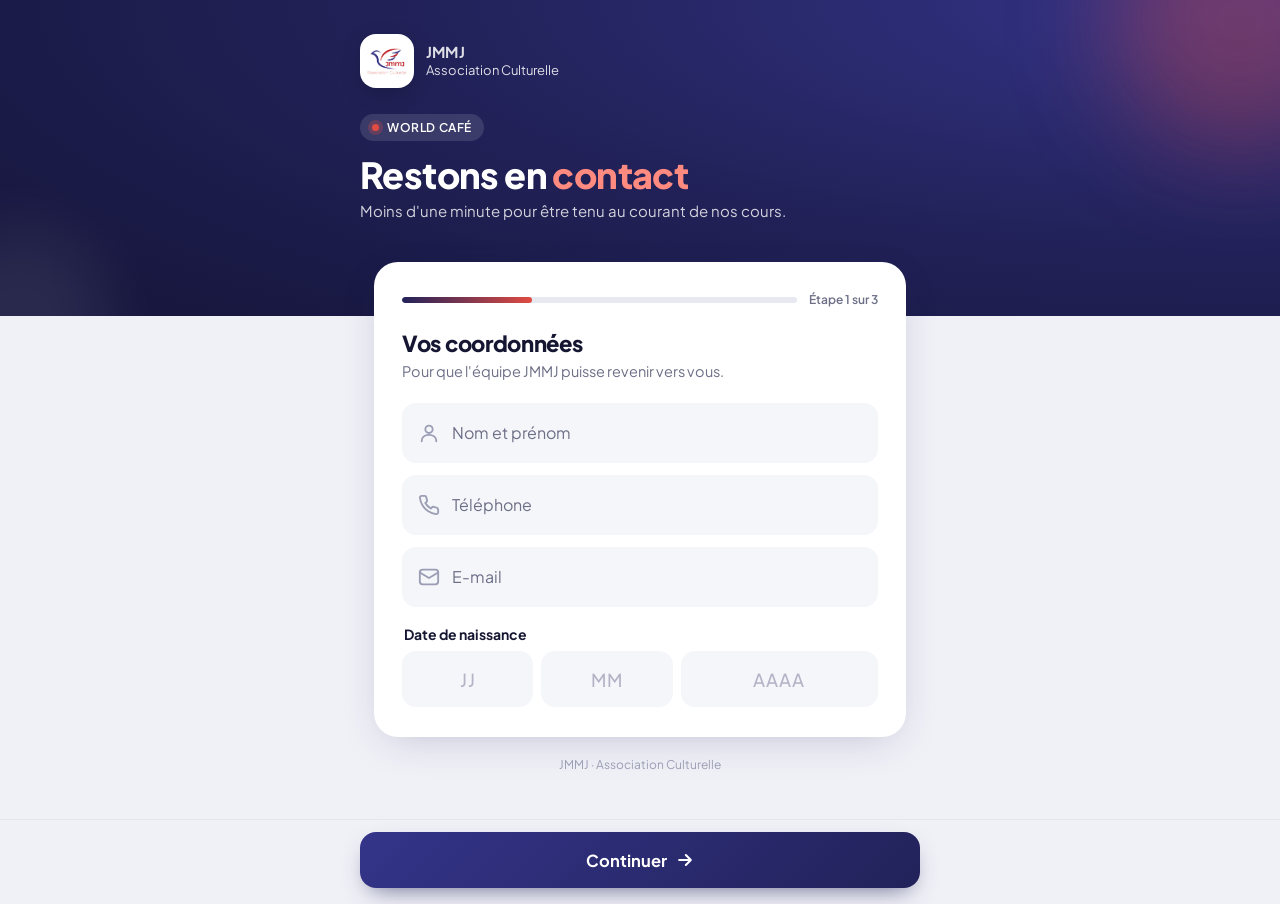
==== commit b613e060: "Première étape entièrement obligatoire Co-Authored-By: Claude Opus 5.5 <noreply@anthropic.com> Claud" ====
--- a/index.html
+++ b/index.html
@@ -53,9 +53,8 @@
         <label for="email">E-mail</label>
         <svg viewBox="0 0 24 24" fill="none" stroke="currentColor" stroke-width="2" stroke-linecap="round" stroke-linejoin="round"><rect x="2" y="4" width="20" height="16" rx="3"/><path d="m22 7-10 6L2 7"/></svg>
       </div>
-      <p class="note">Téléphone ou e-mail : au moins l'un des deux.</p>
-
-      <div class="sub-label">Date de naissance <span>facultatif</span></div>
+
+      <div class="sub-label">Date de naissance</div>
       <div class="dob" id="dob">
         <input id="dob_d" inputmode="numeric" maxlength="2" placeholder="JJ" aria-label="Jour">
         <input id="dob_m" inputmode="numeric" maxlength="2" placeholder="MM" aria-label="Mois">
@@ -81,6 +80,11 @@
         <button type="button" class="yn" role="radio" aria-checked="false" data-value="false">
           <span class="emoji">🙂</span><span><b>Non, pas pour l'instant</b><small>Je garde simplement le contact</small></span><span class="radio"></span>
         </button>
+      </div>
+      <div class="sub-label" style="margin-top:22px">Un mot à nous partager ? <span>facultatif</span></div>
+      <div class="textarea">
+        <textarea id="message" rows="4" maxlength="2000" placeholder="Une question, une remarque, un besoin particulier…"></textarea>
+        <small id="message-count">0 / 2000</small>
       </div>
       <div class="recap" id="recap"></div>
       <p class="consent">Vos informations sont utilisées uniquement par l'association JMMJ pour vous recontacter au sujet de ses activités. Elles ne sont jamais transmises à des tiers et vous pouvez demander leur suppression à tout moment.</p>
@@ -171,6 +175,12 @@
   input.value = input.value.replace(/\D/g, "");
   if (input.value.length === input.maxLength && dob[i + 1]) dob[i + 1].focus();
 }));
+const message = $("message");
+message.addEventListener("input", () => {
+  $("message-count").textContent = `${message.value.length} / 2000`;
+  message.style.height = "auto";
+  message.style.height = message.scrollHeight + 2 + "px";
+});
 // Touche « suivant » du clavier mobile
 ["nom_prenom", "telephone", "email"].forEach((id, i, arr) => $(id).addEventListener("keydown", (e) => {
   if (e.key === "Enter") { e.preventDefault(); (arr[i + 1] ? $(arr[i + 1]) : dob[0]).focus(); }
@@ -197,10 +207,10 @@
 function validateStep1() {
   const nom = $("nom_prenom").value.trim(), tel = $("telephone").value.trim(), email = $("email").value.trim();
   if (nom.length < 2) return showError("Indiquez votre nom et prénom.", $("f-nom")), false;
-  if (!tel && !email) return showError("Indiquez un téléphone ou un e-mail.", $("f-tel")), false;
-  if (tel && tel.replace(/\D/g, "").length < 8) return showError("Le numéro de téléphone semble incomplet.", $("f-tel")), false;
-  if (email && !/^[^@\s]+@[^@\s]+\.[^@\s]+$/.test(email)) return showError("L'adresse e-mail semble incorrecte.", $("f-email")), false;
-  if (readDob().error) return showError("Date de naissance incorrecte (JJ / MM / AAAA).", $("dob")), false;
+  if (tel.replace(/\D/g, "").length < 8) return showError(tel ? "Le numéro de téléphone semble incomplet." : "Indiquez votre numéro de téléphone.", $("f-tel")), false;
+  if (!/^[^@\s]+@[^@\s]+\.[^@\s]+$/.test(email)) return showError(email ? "L'adresse e-mail semble incorrecte." : "Indiquez votre adresse e-mail.", $("f-email")), false;
+  const birth = readDob();
+  if (birth.error || !birth.value) return showError(birth.error ? "Date de naissance incorrecte (JJ / MM / AAAA)." : "Indiquez votre date de naissance.", $("dob")), false;
   return true;
 }
 
@@ -258,6 +268,7 @@
     pour_vous: [...state.pour_vous],
     pour_proches: [...state.pour_proches],
     recontact: state.recontact,
+    message: $("message").value.trim(),
   };
   const btn = $("next");
   const label = btn.innerHTML;
@@ -283,7 +294,8 @@
 }
 
 $("again").addEventListener("click", () => {
-  ["nom_prenom", "telephone", "email"].forEach((id) => ($(id).value = ""));
+  ["nom_prenom", "telephone", "email", "message"].forEach((id) => ($(id).value = ""));
+  $("message-count").textContent = "0 / 2000";
   dob.forEach((i) => (i.value = ""));
   state.pour_vous.clear(); state.pour_proches.clear(); state.recontact = null;
   document.querySelectorAll(".toggle").forEach((t) => t.setAttribute("aria-pressed", "false"));
--- a/assets/app.css
+++ b/assets/app.css
@@ -254,3 +254,16 @@
 body.compact .hero { padding-bottom: 70px; }
 body.compact .hero .eyebrow, body.compact .hero p { display: none; }
 body.compact .hero h1 { font-size: 22px; margin-top: 16px; }
+
+/* Champ libre */
+.textarea { position: relative; }
+.textarea textarea {
+  display: block; width: 100%; min-height: 112px; resize: none;
+  padding: 14px 16px 28px;
+  font: inherit; font-size: 16px; line-height: 1.5; color: var(--ink);
+  background: var(--field); border: 1.5px solid transparent; border-radius: 14px; outline: none;
+  transition: border-color 0.2s, background 0.2s, box-shadow 0.2s;
+}
+.textarea textarea::placeholder { color: #a3a6ba; }
+.textarea textarea:focus { background: #fff; border-color: var(--navy); box-shadow: 0 0 0 4px rgba(34, 34, 90, 0.08); }
+.textarea small { position: absolute; right: 12px; bottom: 8px; font-size: 11px; color: #a3a6ba; }
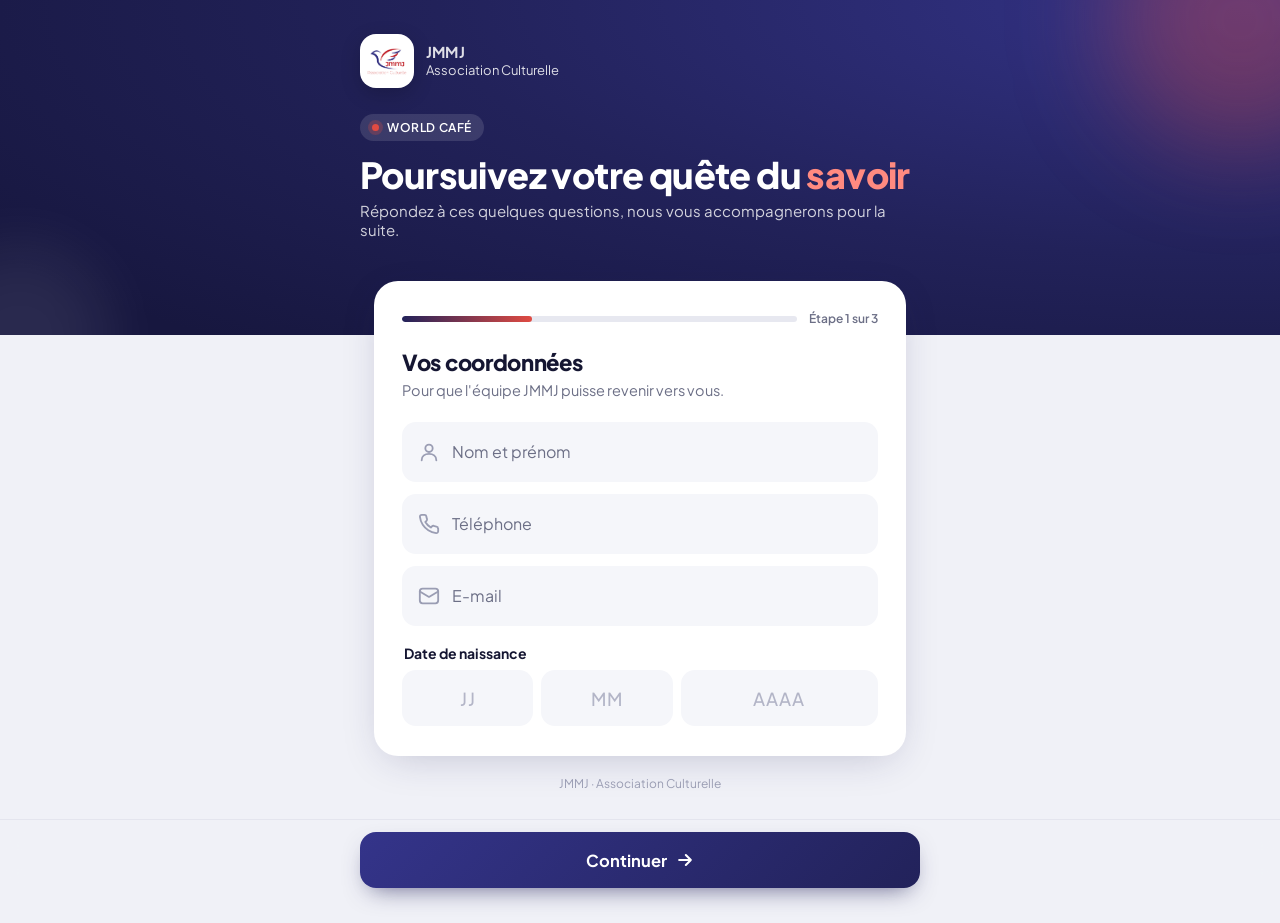
==== commit fdd79e7b: "Accroche « quête du savoir » et fin de parcours plus naturelle Co-Authored-By: Claude Opus 5.5 <nore" ====
--- a/index.html
+++ b/index.html
@@ -5,7 +5,7 @@
   <meta name="viewport" content="width=device-width, initial-scale=1, viewport-fit=cover">
   <meta name="theme-color" content="#22225a">
   <title>Formulaire JMMJ</title>
-  <meta name="description" content="Restons en contact : laissez vos coordonnées à l'association JMMJ.">
+  <meta name="description" content="Poursuivez votre quête du savoir avec l'association JMMJ.">
   <link rel="icon" href="assets/logo.png">
   <link rel="preconnect" href="https://fonts.googleapis.com">
   <link rel="preconnect" href="https://fonts.gstatic.com" crossorigin>
@@ -21,8 +21,8 @@
       <div class="brand-text"><b>JMMJ</b>Association Culturelle</div>
     </div>
     <div class="eyebrow"><i></i>World Café</div>
-    <h1>Restons en <em>contact</em></h1>
-    <p>Moins d'une minute pour être tenu au courant de nos cours.</p>
+    <h1>Poursuivez votre quête du <em>savoir</em></h1>
+    <p>Répondez à ces quelques questions, nous vous accompagnerons pour la suite.</p>
   </div>
 </header>
 
@@ -95,8 +95,8 @@
       <div class="done">
         <div class="done-badge"><svg viewBox="0 0 24 24" fill="none" stroke="#fff" stroke-width="3" stroke-linecap="round" stroke-linejoin="round"><path d="M5 12.5l4.5 4.5L19 7.5"/></svg></div>
         <h2>Merci <span id="done-name"></span> !</h2>
-        <p>Vos informations sont bien enregistrées. À très bientôt avec l'équipe JMMJ.</p>
-        <button type="button" class="btn" id="again">Nouvelle inscription</button>
+        <p id="done-text">Vos informations sont bien enregistrées. Votre quête du savoir continue avec nous : à très bientôt.</p>
+        <button type="button" class="link" id="again">Remplir pour une autre personne</button>
       </div>
     </section>
 
@@ -283,6 +283,9 @@
     });
     if (!res.ok) throw new Error(await res.text());
     $("done-name").textContent = payload.nom_prenom.split(/\s+/)[0];
+    $("done-text").textContent = payload.recontact
+      ? "Vos informations sont bien enregistrées. L'équipe JMMJ revient vers vous très vite pour la suite de votre parcours."
+      : "Vos informations sont bien enregistrées. Votre quête du savoir continue avec nous : à très bientôt.";
     go("done");
   } catch (err) {
     console.error(err);
--- a/assets/app.css
+++ b/assets/app.css
@@ -237,7 +237,7 @@
 @keyframes draw { to { stroke-dashoffset: 0; } }
 .done h2 { margin: 0 0 8px; font-size: 26px; font-weight: 800; }
 .done p { margin: 0 auto 22px; max-width: 320px; color: var(--muted); line-height: 1.55; }
-.done .btn { width: 100%; flex: none; background: #fff; color: var(--navy); border: 1.5px solid var(--line); box-shadow: none; }
+.done .link { background: none; border: 0; padding: 8px; font-size: 14px; font-weight: 600; color: var(--muted); text-decoration: underline; text-underline-offset: 3px; cursor: pointer; }
 
 .foot { text-align: center; font-size: 12px; color: #9a9db3; margin-top: 20px; }
 
